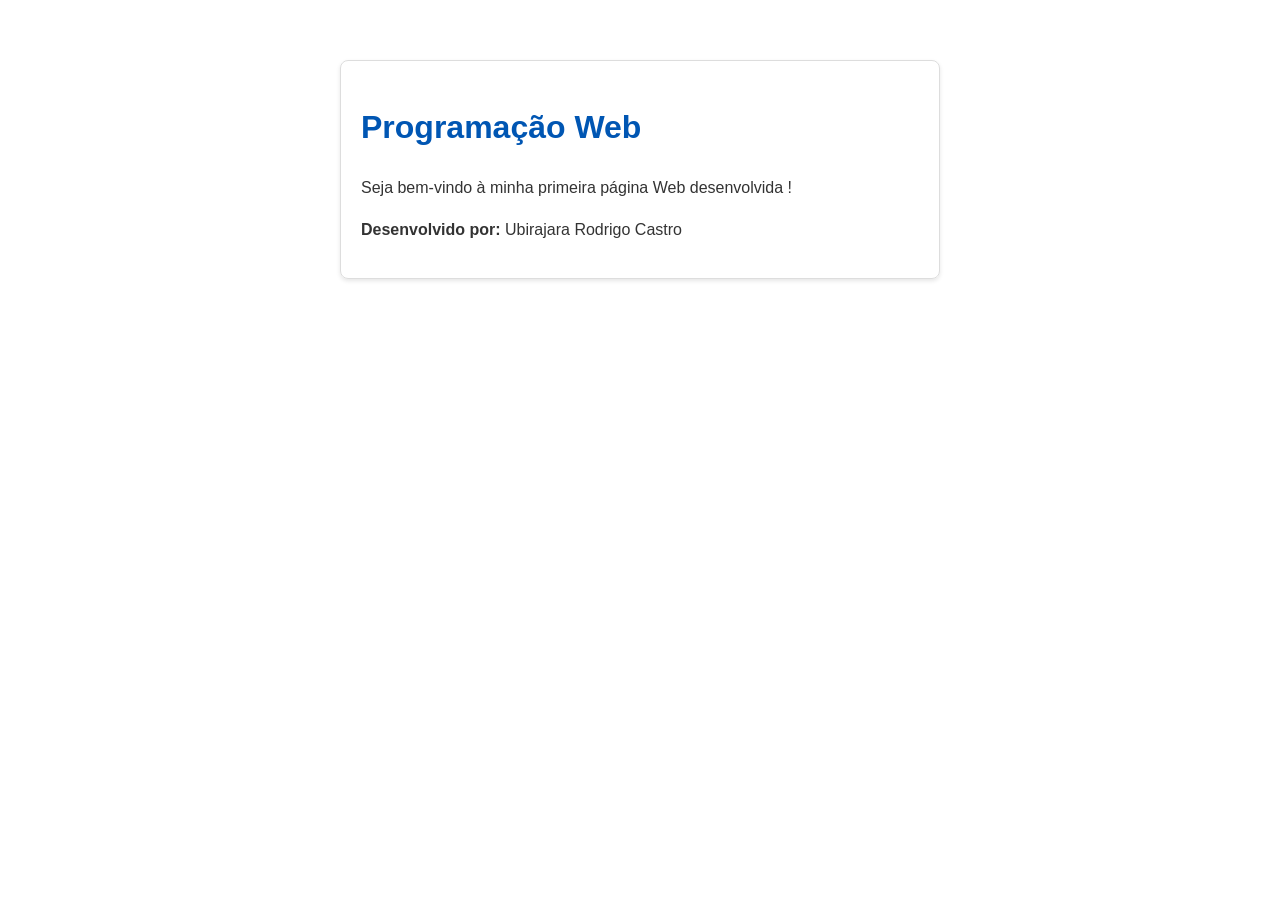
==== index.html @ 27b72f4f "Rename Programação WEB.html to index.html" ====
<!DOCTYPE html>
<html lang="pt-BR">
<head>
    <meta charset="UTF-8">
    <meta name="viewport" content="width=device-width, initial-scale=1.0">
    <title>Minha Primeira Página Web</title>
    <style>
        body {
            font-family: Arial, sans-serif;
            max-width: 600px;
            margin: 40px auto;
            padding: 20px;
            line-height: 1.6;
            color: #333;
        }
        h1 {
            color: #0056b3;
        }
        .container {
            border: 1px solid #ddd;
            border-radius: 8px;
            padding: 20px;
            box-shadow: 0 2px 4px rgba(0,0,0,0.1);
        }
    </style>
</head>
<body>

    <div class="container">
        <h1>Programação Web</h1>
        <p>Seja bem-vindo à minha primeira página Web desenvolvida !</p>
        <p><strong>Desenvolvido por:</strong> Ubirajara Rodrigo Castro</p>
    </div>

</body>
</html>
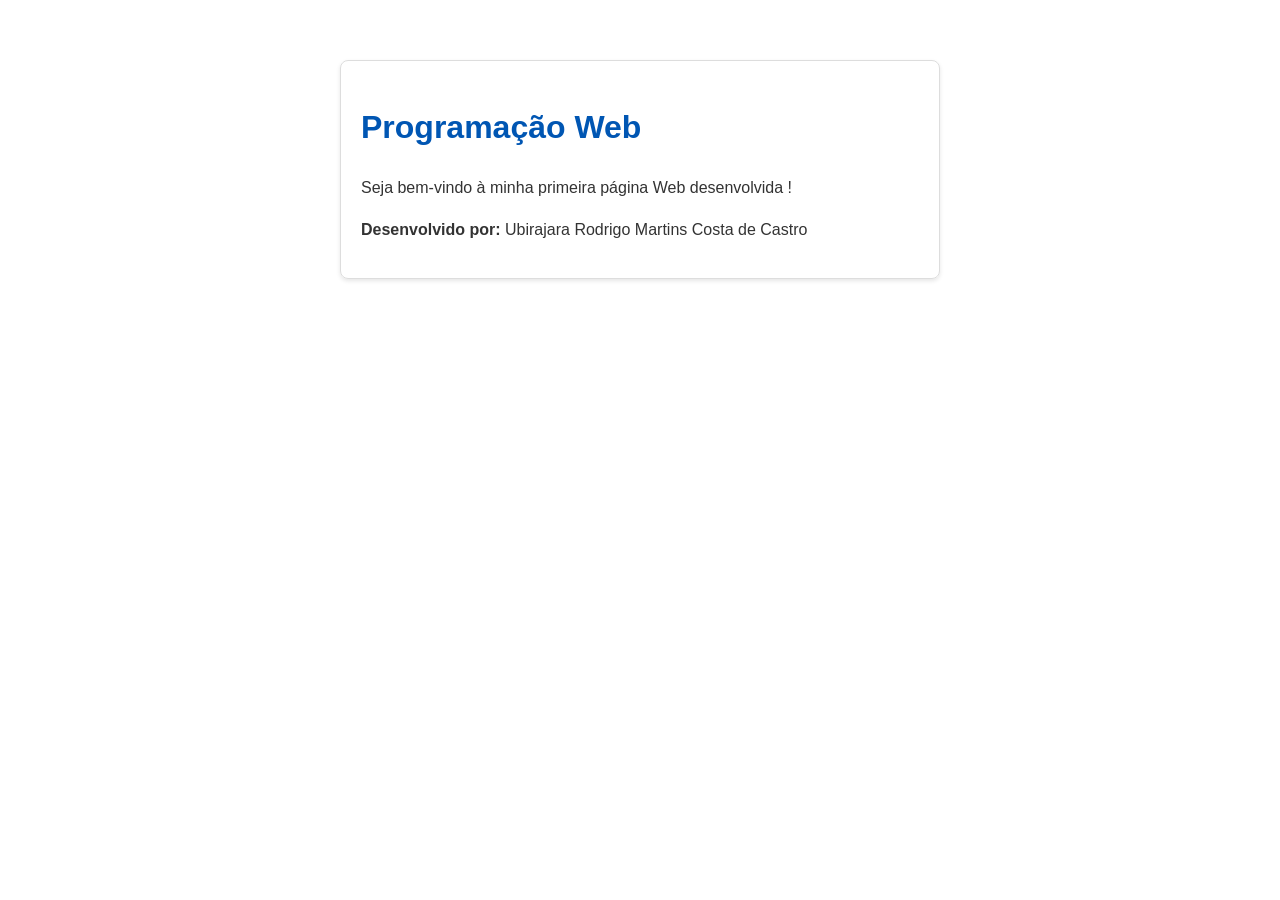
==== commit 3f91d173: "Update developer name in index.html" ====
--- a/index.html
+++ b/index.html
@@ -29,7 +29,7 @@
     <div class="container">
         <h1>Programação Web</h1>
         <p>Seja bem-vindo à minha primeira página Web desenvolvida !</p>
-        <p><strong>Desenvolvido por:</strong> Ubirajara Rodrigo Castro</p>
+        <p><strong>Desenvolvido por:</strong> Ubirajara Rodrigo Martins Costa de Castro</p>
     </div>
 
 </body>
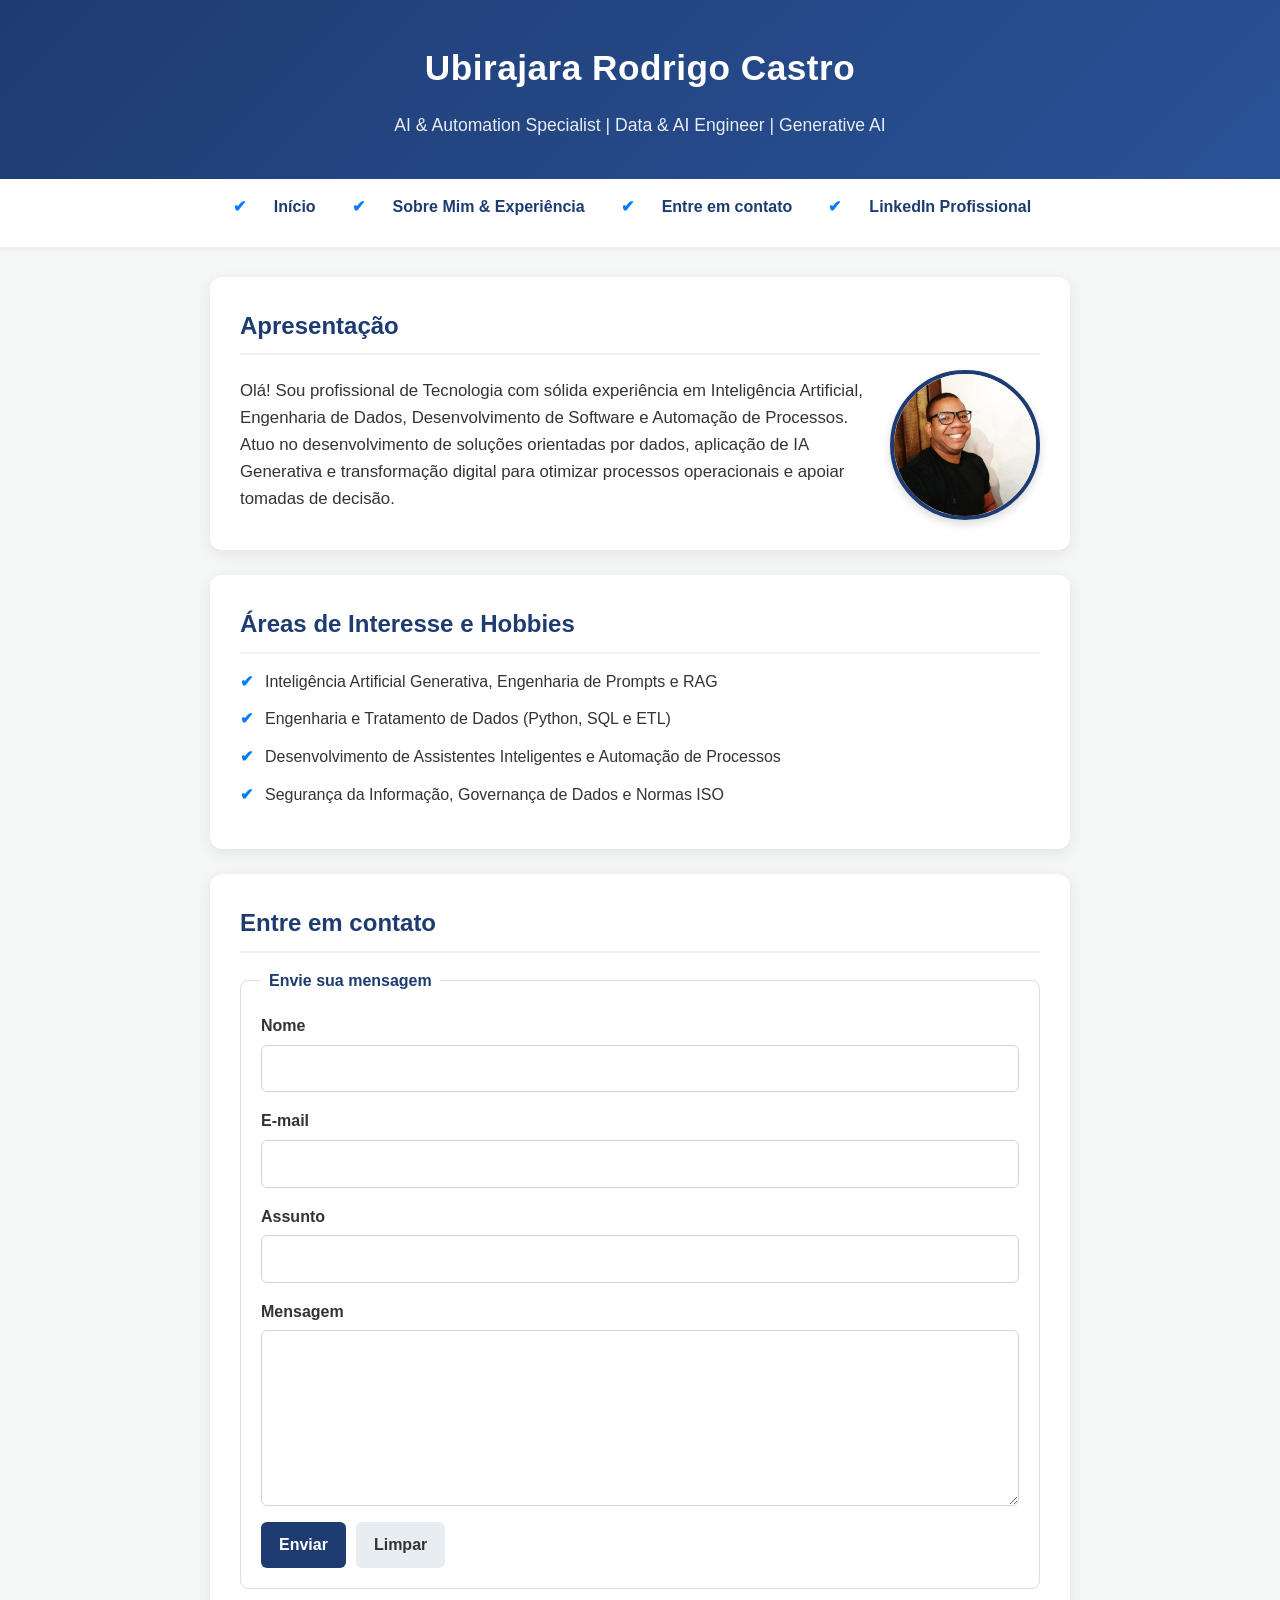
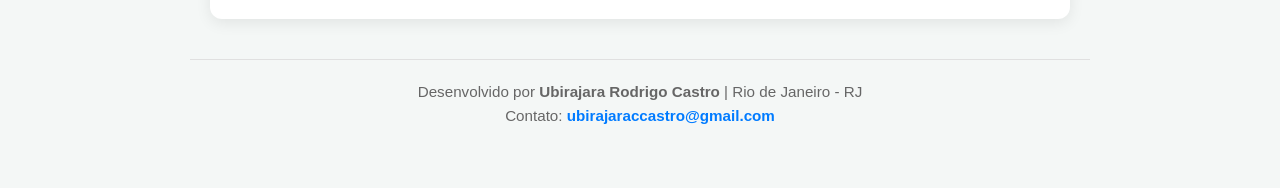
==== commit d8873de1: "Atualiza projeto com página pessoal Adiciona páginas, estilos e imagem na raiz do repositório e atua" ====
--- a/index.html
+++ b/index.html
@@ -3,34 +3,95 @@
 <head>
     <meta charset="UTF-8">
     <meta name="viewport" content="width=device-width, initial-scale=1.0">
-    <title>Minha Primeira Página Web</title>
-    <style>
-        body {
-            font-family: Arial, sans-serif;
-            max-width: 600px;
-            margin: 40px auto;
-            padding: 20px;
-            line-height: 1.6;
-            color: #333;
-        }
-        h1 {
-            color: #0056b3;
-        }
-        .container {
-            border: 1px solid #ddd;
-            border-radius: 8px;
-            padding: 20px;
-            box-shadow: 0 2px 4px rgba(0,0,0,0.1);
-        }
-    </style>
+    <title>Página Pessoal - Ubirajara Rodrigo Castro</title>
+    <!-- Vinculação do CSS -->
+    <link rel="stylesheet" href="css/style.css">
 </head>
 <body>
 
-    <div class="container">
-        <h1>Programação Web</h1>
-        <p>Seja bem-vindo à minha primeira página Web desenvolvida !</p>
-        <p><strong>Desenvolvido por:</strong> Ubirajara Rodrigo Martins Costa de Castro</p>
-    </div>
+    <!-- 1. Cabeçalho (Header) com o Selo/Logo -->
+    <header>
+        <div class="header-container">
+            
+            <h1>Ubirajara Rodrigo Castro</h1>
+            <p>AI & Automation Specialist | Data & AI Engineer | Generative AI</p>
+        </div>
+    </header>
+
+    <!-- 4. Seção de Navegação -->
+    <nav>
+        <ul>
+            <li><a href="index.html">Início</a></li>
+            <li><a href="sobre.html">Sobre Mim & Experiência</a></li>
+            <li><a href="#contato">Entre em contato</a></li>
+            <li><a href="https://www.linkedin.com/in/ubirajararodrigo-castro" target="_blank">LinkedIn Profissional</a></li>
+        </ul>
+    </nav>
+
+    <!-- Conteúdo Principal -->
+    <main>
+        <!-- 2. Seção de Apresentação -->
+        <section id="apresentacao">
+            <h2>Apresentação</h2>
+            <div class="profile-card">
+                <p>
+                    Olá! Sou profissional de Tecnologia com sólida experiência em Inteligência Artificial, Engenharia de Dados, Desenvolvimento de Software e Automação de Processos. Atuo no desenvolvimento de soluções orientadas por dados, aplicação de IA Generativa e transformação digital para otimizar processos operacionais e apoiar tomadas de decisão.
+                </p>
+                <img src="img/foto.jpg" alt="Foto de perfil de Ubirajara Rodrigo Castro">
+            </div>
+        </section>
+
+        <!-- 3. Seção de Hobbies ou Interesses -->
+        <section id="interesses">
+            <h2>Áreas de Interesse e Hobbies</h2>
+            <ul>
+                <li>Inteligência Artificial Generativa, Engenharia de Prompts e RAG</li>
+                <li>Engenharia e Tratamento de Dados (Python, SQL e ETL)</li>
+                <li>Desenvolvimento de Assistentes Inteligentes e Automação de Processos</li>
+                <li>Segurança da Informação, Governança de Dados e Normas ISO</li>
+            </ul>
+        </section>
+
+        <section id="contato">
+            <h2>Entre em contato</h2>
+            <form class="contact-form">
+                <fieldset>
+                    <legend>Envie sua mensagem</legend>
+
+                    <div class="form-group">
+                        <label for="nome">Nome</label>
+                        <input type="text" id="nome" name="nome" autocomplete="name" required>
+                    </div>
+
+                    <div class="form-group">
+                        <label for="email">E-mail</label>
+                        <input type="email" id="email" name="email" autocomplete="email" required>
+                    </div>
+
+                    <div class="form-group">
+                        <label for="assunto">Assunto</label>
+                        <input type="text" id="assunto" name="assunto" required>
+                    </div>
+
+                    <div class="form-group">
+                        <label for="mensagem">Mensagem</label>
+                        <textarea id="mensagem" name="mensagem" rows="6" required></textarea>
+                    </div>
+
+                    <div class="form-actions">
+                        <button type="submit">Enviar</button>
+                        <button type="reset" class="reset-button">Limpar</button>
+                    </div>
+                </fieldset>
+            </form>
+        </section>
+    </main>
+
+    <!-- 5. Rodapé (Footer) -->
+    <footer>
+        <p>Desenvolvido por <strong>Ubirajara Rodrigo Castro</strong> | Rio de Janeiro - RJ</p>
+        <p>Contato: <a href="mailto:ubirajaraccastro@gmail.com">ubirajaraccastro@gmail.com</a></p>
+    </footer>
 
 </body>
-</html>
+</html>
--- a/css/style.css
+++ b/css/style.css
@@ -0,0 +1,285 @@
+/* Reset Básico e Variáveis de Cores */
+* {
+    margin: 0;
+    padding: 0;
+    box-sizing: border-box;
+}
+
+:root {
+    --primary-color: #1e3c72;
+    --secondary-color: #2a5298;
+    --accent-color: #007bff;
+    --bg-color: #f4f7f6;
+    --card-bg: #ffffff;
+    --text-color: #333333;
+    --text-muted: #666666;
+    --border-radius: 12px;
+    --shadow: 0 4px 15px rgba(0, 0, 0, 0.08);
+}
+
+body {
+    font-family: 'Segoe UI', Roboto, Helvetica, Arial, sans-serif;
+    background-color: var(--bg-color);
+    color: var(--text-color);
+    line-height: 1.6;
+    padding-bottom: 40px;
+}
+
+/* Cabeçalho com Selo */
+header {
+    background: linear-gradient(135deg, var(--primary-color), var(--secondary-color));
+    color: #ffffff;
+    padding: 40px 20px;
+    text-align: center;
+    box-shadow: 0 4px 10px rgba(0, 0, 0, 0.15);
+}
+
+.header-container {
+    max-width: 900px;
+    margin: 0 auto;
+    display: flex;
+    flex-direction: column;
+    align-items: center;
+    gap: 15px;
+}
+
+.selo-logo {
+    width: 90px;
+    height: 90px;
+    filter: drop-shadow(0px 4px 8px rgba(0,0,0,0.3));
+    transition: transform 0.3s ease;
+}
+
+.selo-logo:hover {
+    transform: scale(1.08) rotate(5deg);
+}
+
+header h1 {
+    font-size: 2.2rem;
+    font-weight: 700;
+    letter-spacing: 0.5px;
+}
+
+header p {
+    font-size: 1.1rem;
+    opacity: 0.9;
+    font-weight: 300;
+}
+
+/* Menu de Navegação (<nav>) */
+nav {
+    background-color: #ffffff;
+    box-shadow: 0 2px 5px rgba(0,0,0,0.05);
+    margin-bottom: 30px;
+}
+
+nav ul {
+    list-style: none;
+    display: flex;
+    justify-content: center;
+    gap: 20px;
+    padding: 15px;
+    flex-wrap: wrap;
+}
+
+nav a {
+    text-decoration: none;
+    color: var(--primary-color);
+    font-weight: 600;
+    padding: 8px 16px;
+    border-radius: 20px;
+    transition: all 0.3s ease;
+}
+
+nav a:hover {
+    background-color: var(--primary-color);
+    color: #ffffff;
+}
+
+/* Layout do Conteúdo Principal (<main>) */
+main {
+    max-width: 900px;
+    margin: 0 auto;
+    padding: 0 20px;
+    display: flex;
+    flex-direction: column;
+    gap: 25px;
+}
+
+/* Seções e Cards */
+section {
+    background: var(--card-bg);
+    padding: 30px;
+    border-radius: var(--border-radius);
+    box-shadow: var(--shadow);
+    transition: transform 0.2s ease;
+}
+
+section:hover {
+    transform: translateY(-2px);
+}
+
+h2 {
+    color: var(--primary-color);
+    font-size: 1.5rem;
+    margin-bottom: 15px;
+    border-bottom: 2px solid #eef2f5;
+    padding-bottom: 8px;
+}
+
+/* Foto de Perfil na Seção de Apresentação */
+.profile-card {
+    display: flex;
+    align-items: center;
+    gap: 25px;
+    flex-wrap: wrap;
+}
+
+.profile-card p {
+    flex: 1;
+    min-width: 280px;
+    color: var(--text-color);
+    font-size: 1.05rem;
+}
+
+.profile-card img {
+    width: 150px;
+    height: 150px;
+    border-radius: 50%;
+    object-fit: cover;
+    border: 4px solid var(--primary-color);
+    box-shadow: 0 4px 10px rgba(0, 0, 0, 0.15);
+}
+
+/* Formulário de contato */
+.contact-form fieldset {
+    border: 1px solid #d8e0e8;
+    border-radius: 8px;
+    padding: 20px;
+}
+
+.contact-form legend {
+    color: var(--primary-color);
+    font-weight: 600;
+    padding: 0 8px;
+}
+
+.form-group {
+    display: flex;
+    flex-direction: column;
+    gap: 6px;
+    margin-bottom: 16px;
+}
+
+.contact-form label {
+    font-weight: 600;
+}
+
+.contact-form input,
+.contact-form textarea {
+    width: 100%;
+    padding: 10px 12px;
+    border: 1px solid #cbd5df;
+    border-radius: 6px;
+    color: var(--text-color);
+    font: inherit;
+}
+
+.contact-form textarea {
+    resize: vertical;
+}
+
+.contact-form input:focus,
+.contact-form textarea:focus {
+    outline: 2px solid var(--accent-color);
+    outline-offset: 2px;
+}
+
+.form-actions {
+    display: flex;
+    flex-wrap: wrap;
+    gap: 10px;
+}
+
+.form-actions button {
+    padding: 10px 18px;
+    border: 0;
+    border-radius: 6px;
+    background-color: var(--primary-color);
+    color: #ffffff;
+    cursor: pointer;
+    font: inherit;
+    font-weight: 600;
+}
+
+.form-actions button:hover {
+    background-color: var(--secondary-color);
+}
+
+.form-actions .reset-button {
+    background-color: #e8edf2;
+    color: var(--text-color);
+}
+
+.form-actions .reset-button:hover {
+    background-color: #d8e0e8;
+}
+
+/* Listas de Hobbies/Interesses e Experiências */
+ul {
+    list-style-type: none;
+}
+
+ul li {
+    position: relative;
+    padding-left: 25px;
+    margin-bottom: 12px;
+    font-size: 1rem;
+}
+
+ul li::before {
+    content: "✔";
+    position: absolute;
+    left: 0;
+    color: var(--accent-color);
+    font-weight: bold;
+}
+
+/* Rodapé (<footer>) */
+footer {
+    max-width: 900px;
+    margin: 40px auto 0 auto;
+    text-align: center;
+    padding: 20px;
+    color: var(--text-muted);
+    font-size: 0.95rem;
+    border-top: 1px solid #e0e0e0;
+}
+
+footer a {
+    color: var(--accent-color);
+    text-decoration: none;
+    font-weight: 600;
+}
+
+footer a:hover {
+    text-decoration: underline;
+}
+
+/* Responsividade para Dispositivos Móveis */
+@media (max-width: 600px) {
+    .profile-card {
+        flex-direction: column;
+        text-align: center;
+    }
+
+    header h1 {
+        font-size: 1.8rem;
+    }
+
+    nav ul {
+        flex-direction: column;
+        align-items: center;
+        gap: 10px;
+    }
+}
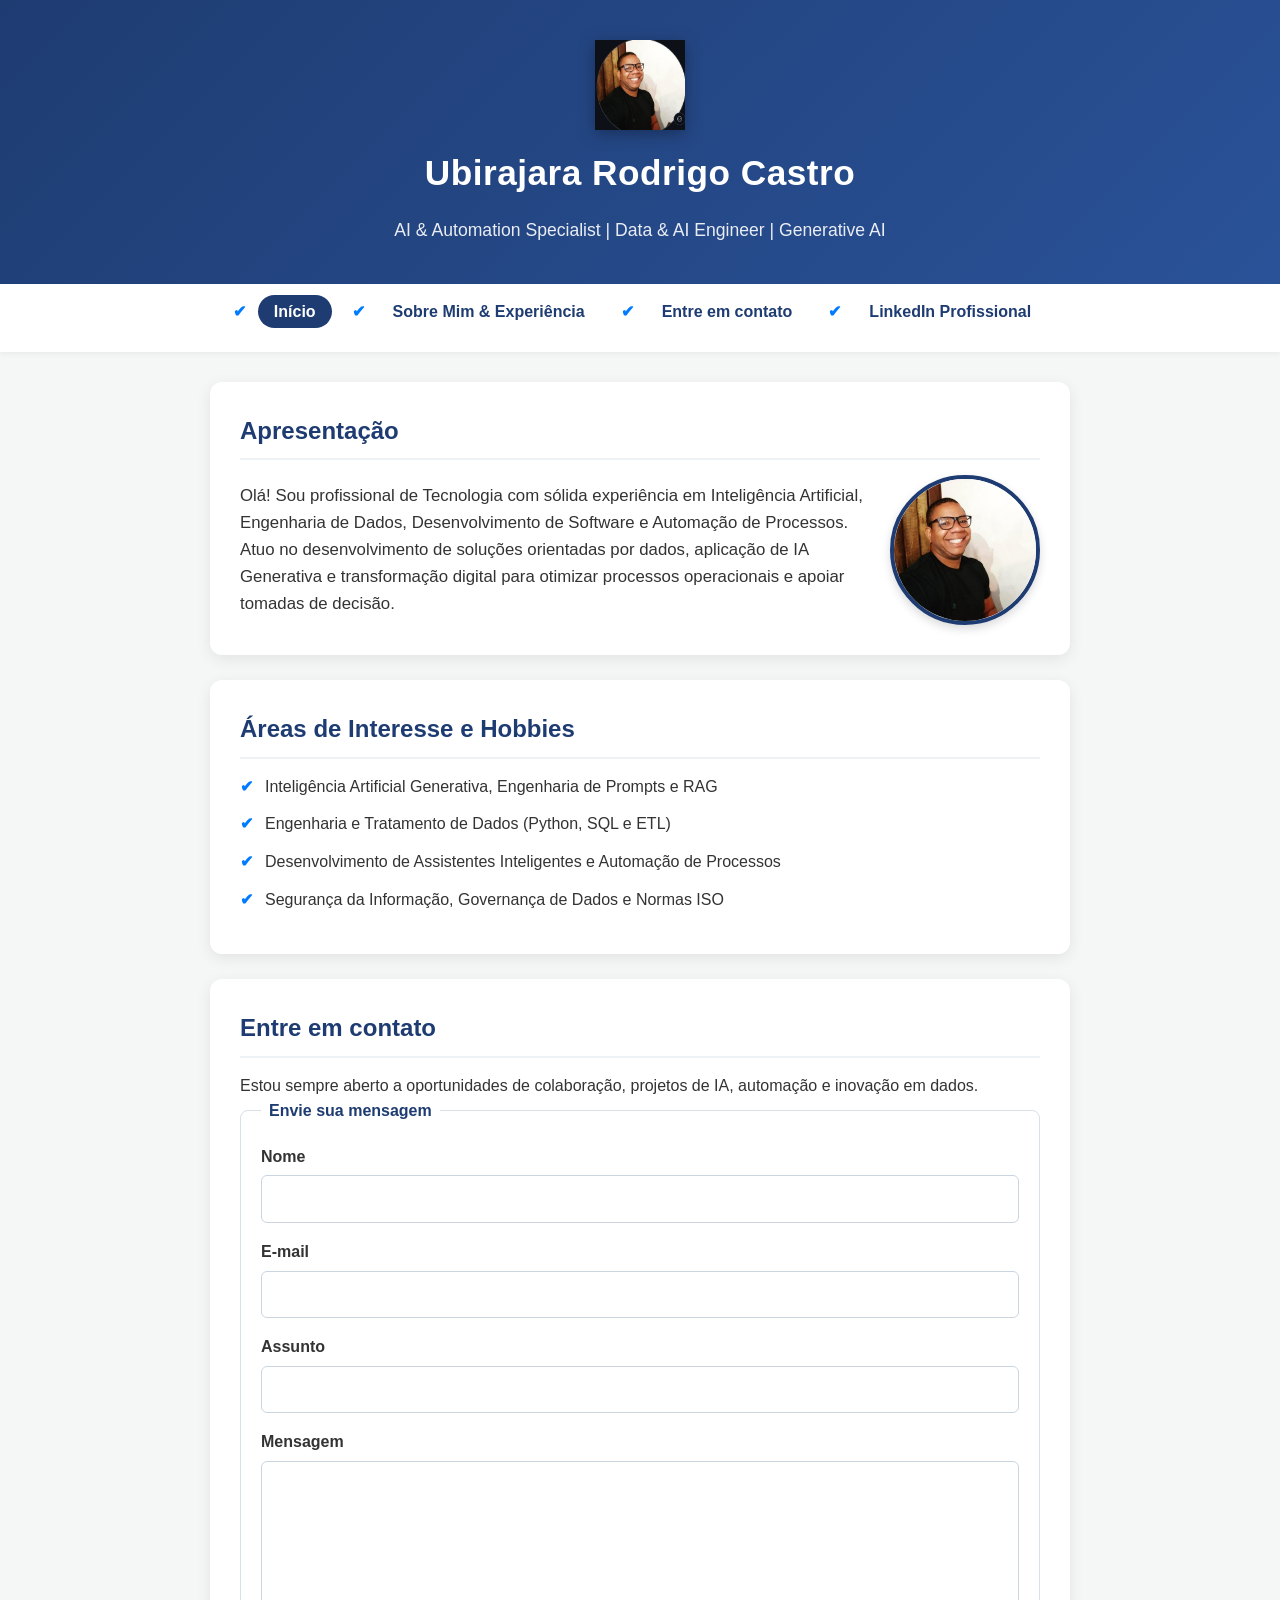
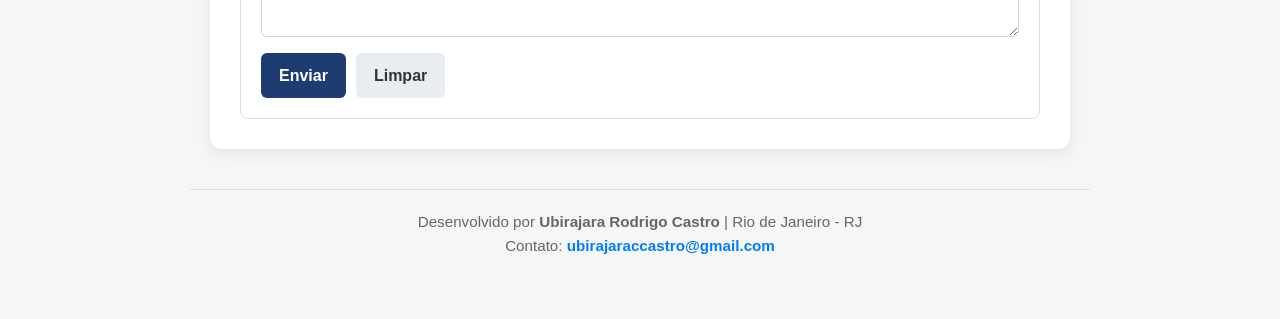
==== commit a1354cbd: "Melhora navegação e páginas pessoais Co-authored-by: Copilot <223556219+Copilot@users.noreply.github" ====
--- a/index.html
+++ b/index.html
@@ -12,7 +12,7 @@
     <!-- 1. Cabeçalho (Header) com o Selo/Logo -->
     <header>
         <div class="header-container">
-            
+            <img class="selo-logo" src="img/foto.jpg" alt="Logo de Ubirajara Rodrigo Castro">
             <h1>Ubirajara Rodrigo Castro</h1>
             <p>AI & Automation Specialist | Data & AI Engineer | Generative AI</p>
         </div>
@@ -21,10 +21,10 @@
     <!-- 4. Seção de Navegação -->
     <nav>
         <ul>
-            <li><a href="index.html">Início</a></li>
+            <li><a href="index.html" class="active">Início</a></li>
             <li><a href="sobre.html">Sobre Mim & Experiência</a></li>
-            <li><a href="#contato">Entre em contato</a></li>
-            <li><a href="https://www.linkedin.com/in/ubirajararodrigo-castro" target="_blank">LinkedIn Profissional</a></li>
+            <li><a href="contato.html">Entre em contato</a></li>
+            <li><a href="https://www.linkedin.com/in/ubirajararodrigo-castro" target="_blank" rel="noreferrer">LinkedIn Profissional</a></li>
         </ul>
     </nav>
 
@@ -54,7 +54,8 @@
 
         <section id="contato">
             <h2>Entre em contato</h2>
-            <form class="contact-form">
+            <p>Estou sempre aberto a oportunidades de colaboração, projetos de IA, automação e inovação em dados.</p>
+            <form class="contact-form" action="mailto:ubirajaraccastro@gmail.com" method="post" enctype="text/plain">
                 <fieldset>
                     <legend>Envie sua mensagem</legend>
 
--- a/css/style.css
+++ b/css/style.css
@@ -91,7 +91,8 @@
     transition: all 0.3s ease;
 }
 
-nav a:hover {
+nav a:hover,
+nav a.active {
     background-color: var(--primary-color);
     color: #ffffff;
 }
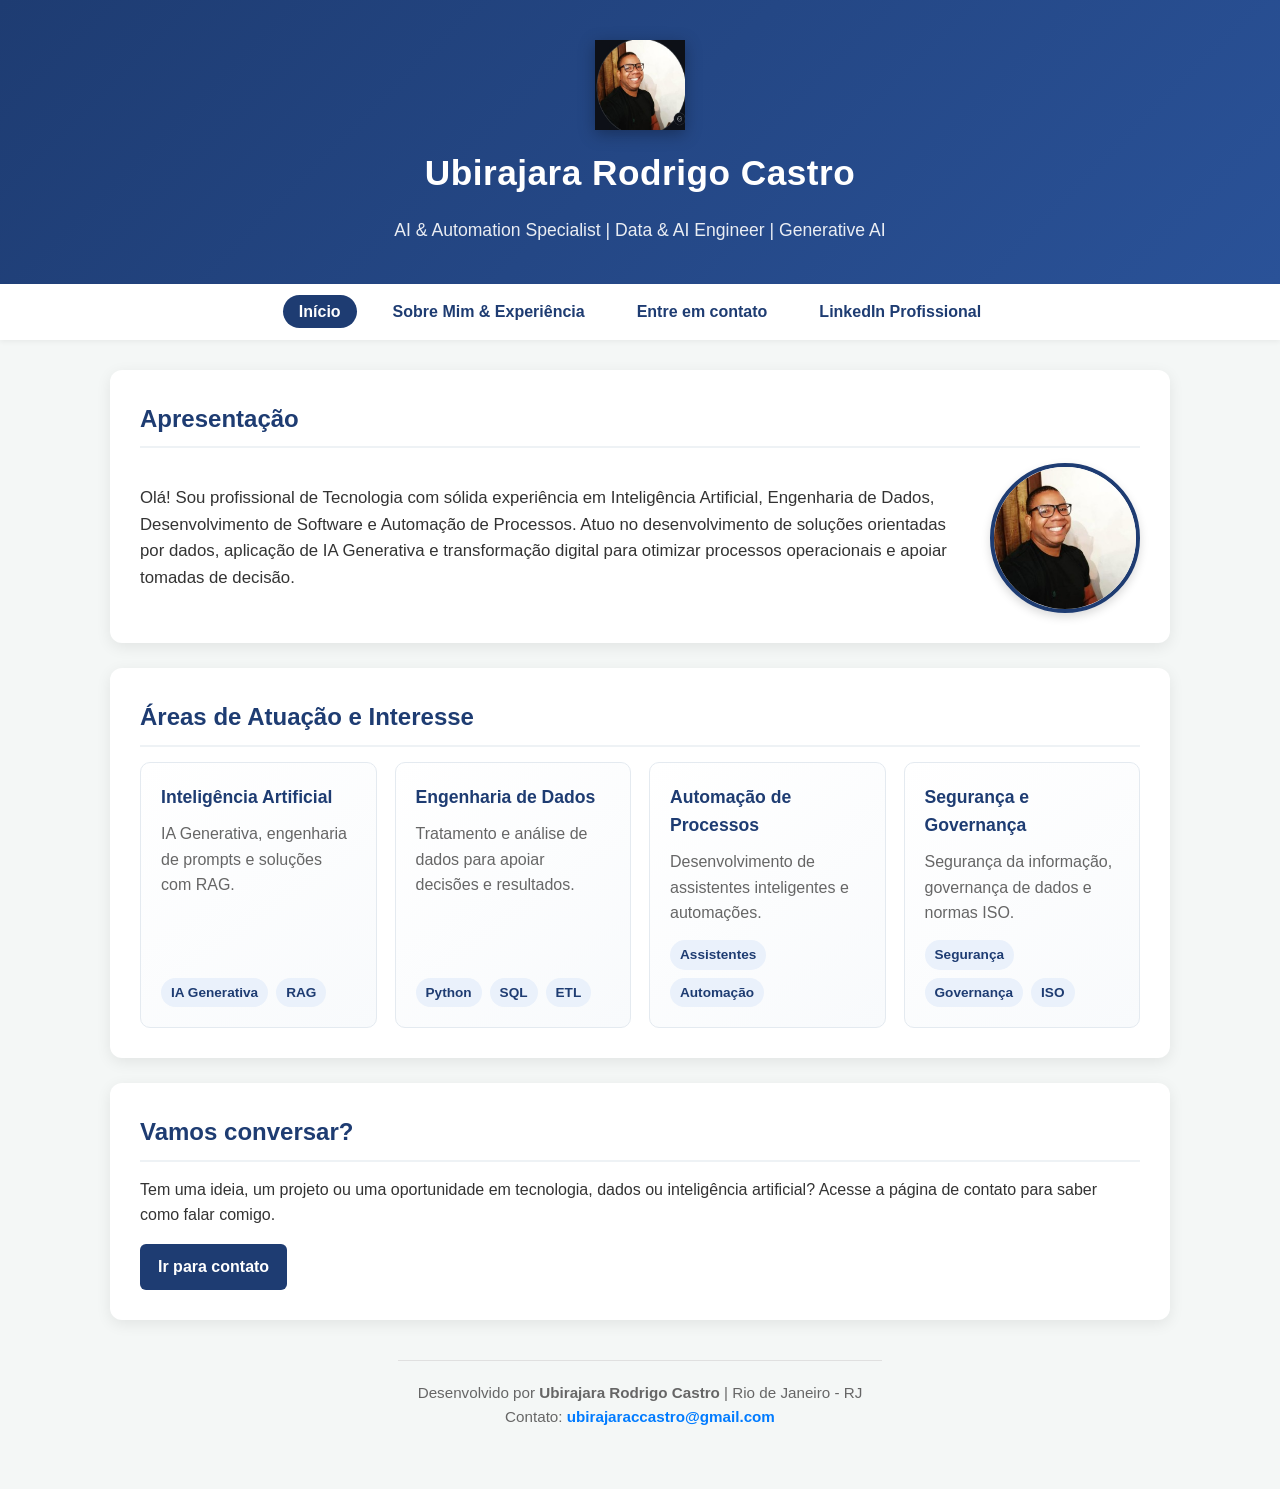
==== commit cf391fda: "Atualiza página pessoal com layout responsivo Co-authored-by: Copilot <223556219+Copilot@users.norep" ====
--- a/index.html
+++ b/index.html
@@ -41,50 +41,37 @@
             </div>
         </section>
 
-        <!-- 3. Seção de Hobbies ou Interesses -->
+        <!-- Áreas de atuação e interesses apresentados em cartões flexíveis -->
         <section id="interesses">
-            <h2>Áreas de Interesse e Hobbies</h2>
-            <ul>
-                <li>Inteligência Artificial Generativa, Engenharia de Prompts e RAG</li>
-                <li>Engenharia e Tratamento de Dados (Python, SQL e ETL)</li>
-                <li>Desenvolvimento de Assistentes Inteligentes e Automação de Processos</li>
-                <li>Segurança da Informação, Governança de Dados e Normas ISO</li>
-            </ul>
+            <h2>Áreas de Atuação e Interesse</h2>
+            <div class="skill-grid">
+                <article class="skill-card">
+                    <h3>Inteligência Artificial</h3>
+                    <p>IA Generativa, engenharia de prompts e soluções com RAG.</p>
+                    <div class="skill-tags"><span>IA Generativa</span><span>RAG</span></div>
+                </article>
+                <article class="skill-card">
+                    <h3>Engenharia de Dados</h3>
+                    <p>Tratamento e análise de dados para apoiar decisões e resultados.</p>
+                    <div class="skill-tags"><span>Python</span><span>SQL</span><span>ETL</span></div>
+                </article>
+                <article class="skill-card">
+                    <h3>Automação de Processos</h3>
+                    <p>Desenvolvimento de assistentes inteligentes e automações.</p>
+                    <div class="skill-tags"><span>Assistentes</span><span>Automação</span></div>
+                </article>
+                <article class="skill-card">
+                    <h3>Segurança e Governança</h3>
+                    <p>Segurança da informação, governança de dados e normas ISO.</p>
+                    <div class="skill-tags"><span>Segurança</span><span>Governança</span><span>ISO</span></div>
+                </article>
+            </div>
         </section>
 
         <section id="contato">
-            <h2>Entre em contato</h2>
-            <p>Estou sempre aberto a oportunidades de colaboração, projetos de IA, automação e inovação em dados.</p>
-            <form class="contact-form" action="mailto:ubirajaraccastro@gmail.com" method="post" enctype="text/plain">
-                <fieldset>
-                    <legend>Envie sua mensagem</legend>
-
-                    <div class="form-group">
-                        <label for="nome">Nome</label>
-                        <input type="text" id="nome" name="nome" autocomplete="name" required>
-                    </div>
-
-                    <div class="form-group">
-                        <label for="email">E-mail</label>
-                        <input type="email" id="email" name="email" autocomplete="email" required>
-                    </div>
-
-                    <div class="form-group">
-                        <label for="assunto">Assunto</label>
-                        <input type="text" id="assunto" name="assunto" required>
-                    </div>
-
-                    <div class="form-group">
-                        <label for="mensagem">Mensagem</label>
-                        <textarea id="mensagem" name="mensagem" rows="6" required></textarea>
-                    </div>
-
-                    <div class="form-actions">
-                        <button type="submit">Enviar</button>
-                        <button type="reset" class="reset-button">Limpar</button>
-                    </div>
-                </fieldset>
-            </form>
+            <h2>Vamos conversar?</h2>
+            <p>Tem uma ideia, um projeto ou uma oportunidade em tecnologia, dados ou inteligência artificial? Acesse a página de contato para saber como falar comigo.</p>
+            <a class="contact-link" href="contato.html">Ir para contato</a>
         </section>
     </main>
 
--- a/css/style.css
+++ b/css/style.css
@@ -18,11 +18,25 @@
 }
 
 body {
+    display: grid;
+    grid-template-columns: repeat(12, minmax(0, 1fr));
+    grid-template-rows: auto auto 1fr auto;
     font-family: 'Segoe UI', Roboto, Helvetica, Arial, sans-serif;
     background-color: var(--bg-color);
     color: var(--text-color);
     line-height: 1.6;
     padding-bottom: 40px;
+}
+
+header,
+nav,
+main,
+footer {
+    grid-column: 1 / -1;
+}
+
+header {
+    grid-row: 1;
 }
 
 /* Cabeçalho com Selo */
@@ -68,6 +82,7 @@
 
 /* Menu de Navegação (<nav>) */
 nav {
+    grid-row: 2;
     background-color: #ffffff;
     box-shadow: 0 2px 5px rgba(0,0,0,0.05);
     margin-bottom: 30px;
@@ -99,12 +114,32 @@
 
 /* Layout do Conteúdo Principal (<main>) */
 main {
-    max-width: 900px;
+    grid-row: 3;
+    width: 100%;
+    max-width: 1100px;
     margin: 0 auto;
     padding: 0 20px;
-    display: flex;
-    flex-direction: column;
+    display: grid;
+    grid-template-columns: repeat(12, minmax(0, 1fr));
     gap: 25px;
+    align-content: start;
+}
+
+main > section {
+    grid-column: 1 / -1;
+}
+
+#experiencia,
+#formacao {
+    grid-column: span 6;
+}
+
+#contato-detalhes {
+    grid-column: span 5;
+}
+
+#mensagem {
+    grid-column: span 7;
 }
 
 /* Seções e Cards */
@@ -150,6 +185,51 @@
     object-fit: cover;
     border: 4px solid var(--primary-color);
     box-shadow: 0 4px 10px rgba(0, 0, 0, 0.15);
+}
+
+/* Cartões flexíveis de competências */
+.skill-grid {
+    display: flex;
+    flex-wrap: wrap;
+    gap: 18px;
+}
+
+.skill-card {
+    display: flex;
+    flex: 1 1 220px;
+    flex-direction: column;
+    gap: 10px;
+    min-width: 0;
+    padding: 20px;
+    border: 1px solid #e4eaf0;
+    border-radius: 10px;
+    background: linear-gradient(145deg, #ffffff, #f8fafc);
+}
+
+.skill-card h3 {
+    color: var(--primary-color);
+    font-size: 1.1rem;
+}
+
+.skill-card p {
+    color: var(--text-muted);
+}
+
+.skill-tags {
+    display: flex;
+    flex-wrap: wrap;
+    gap: 8px;
+    margin-top: auto;
+    padding-top: 4px;
+}
+
+.skill-tags span {
+    padding: 4px 10px;
+    border-radius: 20px;
+    background-color: #eaf1fb;
+    color: var(--primary-color);
+    font-size: 0.85rem;
+    font-weight: 600;
 }
 
 /* Formulário de contato */
@@ -226,20 +306,41 @@
     background-color: #d8e0e8;
 }
 
+.contact-link {
+    display: inline-block;
+    margin-top: 16px;
+    padding: 10px 18px;
+    border-radius: 6px;
+    background-color: var(--primary-color);
+    color: #ffffff;
+    font-weight: 600;
+    text-decoration: none;
+    transition: background-color 0.3s ease;
+}
+
+.contact-link:hover {
+    background-color: var(--secondary-color);
+}
+
+.contact-link:focus-visible {
+    outline: 2px solid var(--accent-color);
+    outline-offset: 3px;
+}
+
 /* Listas de Hobbies/Interesses e Experiências */
-ul {
+main ul {
     list-style-type: none;
 }
 
-ul li {
+main ul li {
     position: relative;
     padding-left: 25px;
     margin-bottom: 12px;
     font-size: 1rem;
 }
 
-ul li::before {
-    content: "✔";
+main ul li::before {
+    content: "\2714";
     position: absolute;
     left: 0;
     color: var(--accent-color);
@@ -248,6 +349,8 @@
 
 /* Rodapé (<footer>) */
 footer {
+    grid-row: 4;
+    grid-column: 1 / -1;
     max-width: 900px;
     margin: 40px auto 0 auto;
     text-align: center;
@@ -267,13 +370,27 @@
     text-decoration: underline;
 }
 
-/* Responsividade para Dispositivos Móveis */
-@media (max-width: 600px) {
+/* Responsividade para tablets e dispositivos móveis */
+@media (max-width: 760px) {
+    main {
+        grid-template-columns: minmax(0, 1fr);
+        gap: 18px;
+    }
+
+    #experiencia,
+    #formacao,
+    #contato-detalhes,
+    #mensagem {
+        grid-column: 1 / -1;
+    }
+
     .profile-card {
         flex-direction: column;
         text-align: center;
     }
-
+}
+
+@media (max-width: 600px) {
     header h1 {
         font-size: 1.8rem;
     }
